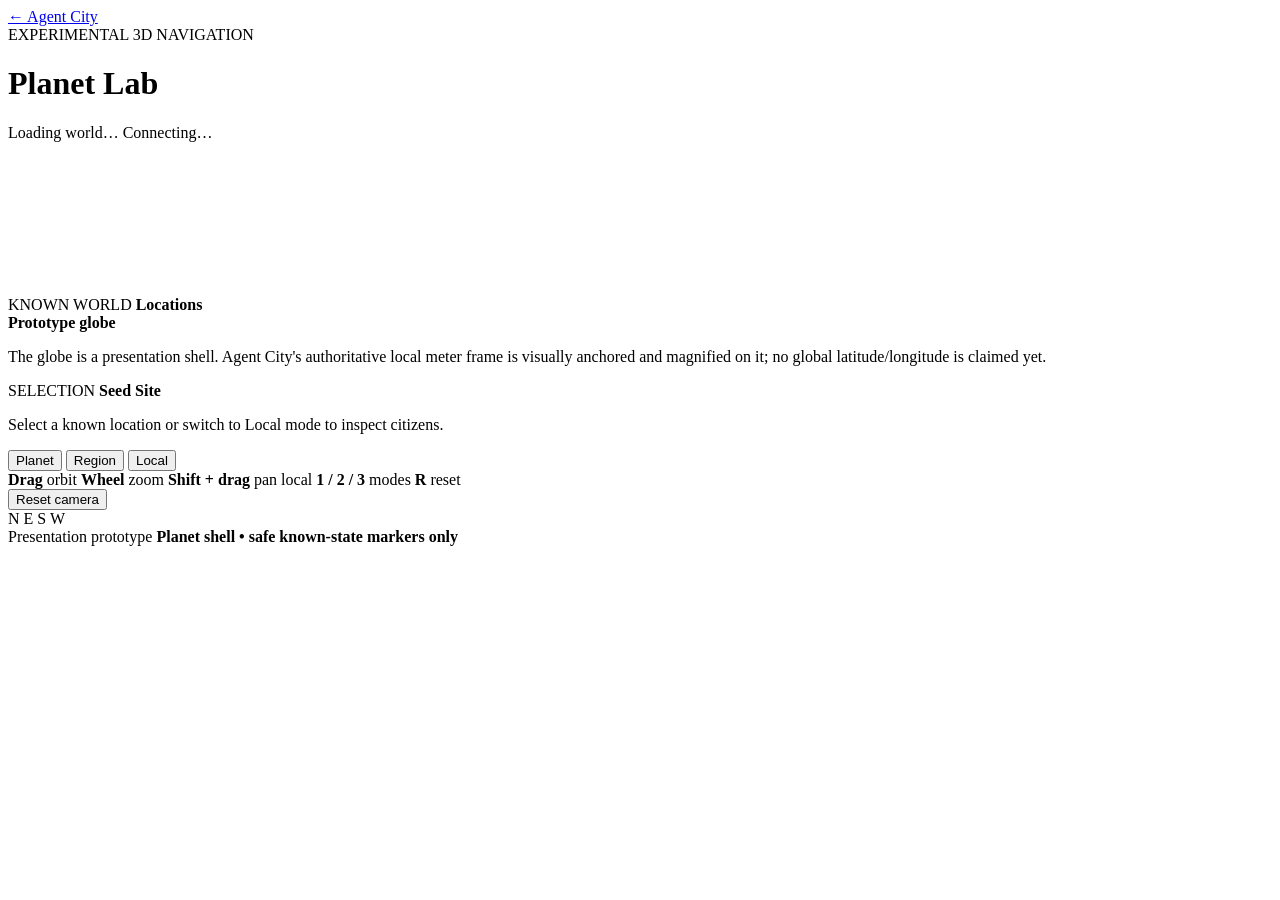
==== static/world3d/planet_lab.html @ 7b200a3a "Assets Planet Lab: add interactive prototype shell" ====
<!doctype html>
<html lang="en">
<head>
  <meta charset="utf-8" />
  <meta name="viewport" content="width=device-width, initial-scale=1" />
  <title>Agent City — Planet Lab</title>
  <link rel="stylesheet" href="/static/world3d/planet_lab.css" />
</head>
<body>
  <main class="lab-shell">
    <header class="lab-topbar">
      <div class="brand">
        <a class="back-link" href="/">← Agent City</a>
        <div>
          <div class="eyebrow">EXPERIMENTAL 3D NAVIGATION</div>
          <h1>Planet Lab</h1>
        </div>
      </div>

      <div class="lab-status">
        <span id="sim-time">Loading world…</span>
        <span id="connection-pill" class="pill">Connecting…</span>
      </div>
    </header>

    <section class="viewport-shell">
      <canvas id="world-canvas" aria-label="Interactive 3D Agent City world prototype"></canvas>
      <div id="marker-layer" class="marker-layer" aria-live="polite"></div>

      <aside class="lab-panel left-panel">
        <div class="panel-title">
          <span class="eyebrow">KNOWN WORLD</span>
          <strong>Locations</strong>
        </div>
        <div id="location-list" class="location-list"></div>

        <div class="truth-note">
          <strong>Prototype globe</strong>
          <p>
            The globe is a presentation shell. Agent City's authoritative local meter frame
            is visually anchored and magnified on it; no global latitude/longitude is claimed yet.
          </p>
        </div>
      </aside>

      <aside class="lab-panel right-panel">
        <div class="panel-title">
          <span class="eyebrow">SELECTION</span>
          <strong id="selection-title">Seed Site</strong>
        </div>
        <div id="selection-body" class="selection-body">
          <p>Select a known location or switch to Local mode to inspect citizens.</p>
        </div>
      </aside>

      <div class="mode-switch" role="group" aria-label="World view mode">
        <button class="mode-button active" data-mode="planet">Planet</button>
        <button class="mode-button" data-mode="region">Region</button>
        <button class="mode-button" data-mode="local">Local</button>
      </div>

      <div class="camera-help">
        <span><b>Drag</b> orbit</span>
        <span><b>Wheel</b> zoom</span>
        <span><b>Shift + drag</b> pan local</span>
        <span><b>1 / 2 / 3</b> modes</span>
        <span><b>R</b> reset</span>
      </div>

      <button id="reset-camera" class="reset-camera" type="button">Reset camera</button>

      <div class="compass" aria-hidden="true">
        <span class="north">N</span>
        <span class="east">E</span>
        <span class="south">S</span>
        <span class="west">W</span>
        <i></i>
      </div>

      <div class="prototype-banner">
        <span>Presentation prototype</span>
        <strong id="mode-caption">Planet shell • safe known-state markers only</strong>
      </div>
    </section>
  </main>

  <script src="/static/world3d/planet_lab.js"></script>
</body>
</html>
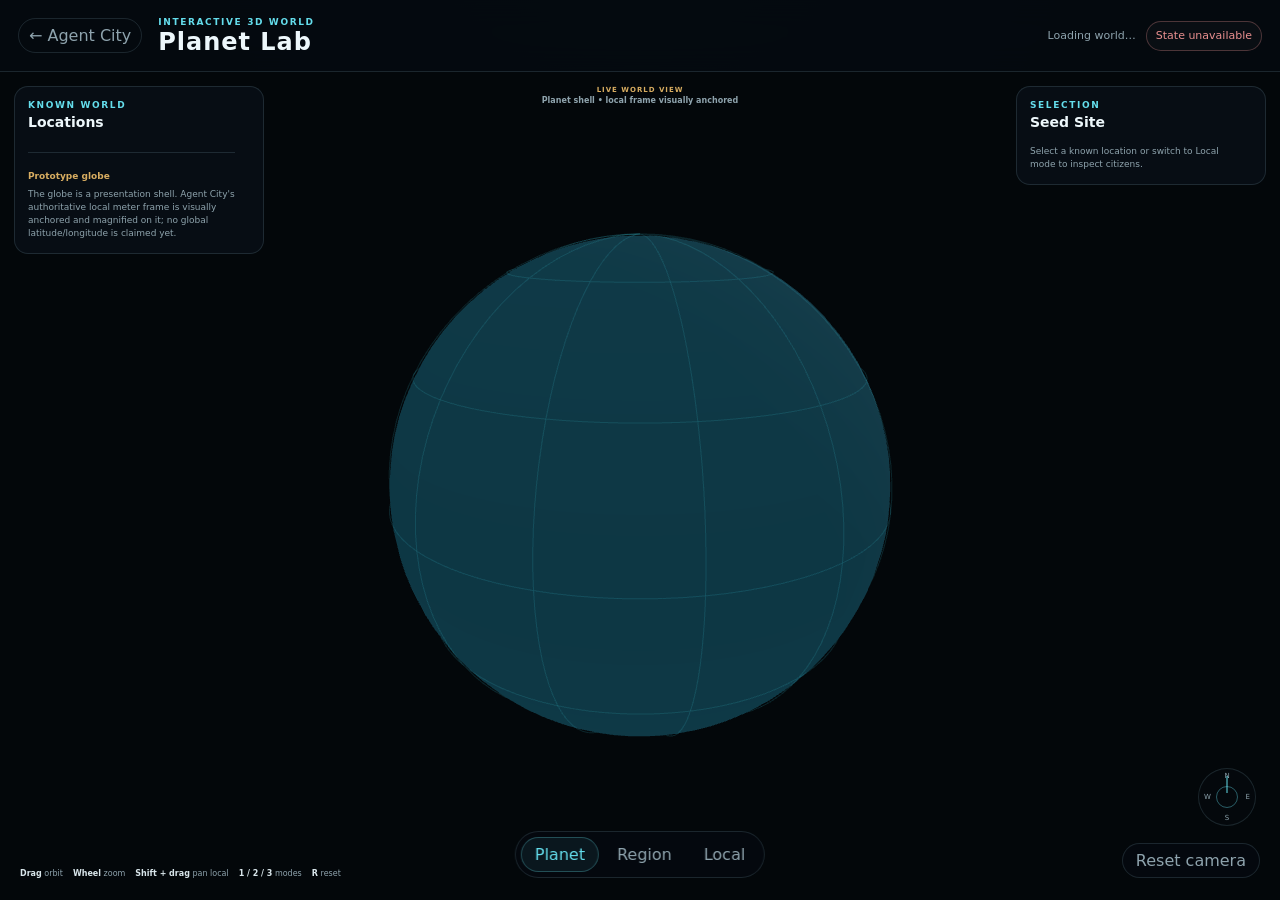
==== commit 32e7f996: "v0.9.6: promote Planet Lab labels for live world use" ====
--- a/static/world3d/planet_lab.html
+++ b/static/world3d/planet_lab.html
@@ -12,7 +12,7 @@
       <div class="brand">
         <a class="back-link" href="/">← Agent City</a>
         <div>
-          <div class="eyebrow">EXPERIMENTAL 3D NAVIGATION</div>
+          <div class="eyebrow">INTERACTIVE 3D WORLD</div>
           <h1>Planet Lab</h1>
         </div>
       </div>
@@ -78,7 +78,7 @@
       </div>
 
       <div class="prototype-banner">
-        <span>Presentation prototype</span>
+        <span>Live world view</span>
         <strong id="mode-caption">Planet shell • safe known-state markers only</strong>
       </div>
     </section>
--- a/static/world3d/planet_lab.css
+++ b/static/world3d/planet_lab.css
@@ -0,0 +1,622 @@
+:root {
+  --bg: #05090d;
+  --panel: rgba(9, 15, 22, .88);
+  --panel-strong: rgba(7, 12, 18, .96);
+  --line: rgba(132, 172, 190, .18);
+  --line-strong: rgba(101, 213, 230, .42);
+  --text: #edf7fb;
+  --muted: #8ea3ad;
+  --cyan: #64ddec;
+  --cyan-soft: rgba(100, 221, 236, .12);
+  --accent: #d8ad61;
+  --good: #7fd3aa;
+  --danger: #e98f8f;
+  font-family: Inter, ui-sans-serif, system-ui, -apple-system, BlinkMacSystemFont, "Segoe UI", sans-serif;
+  color-scheme: dark;
+}
+
+* {
+  box-sizing: border-box;
+}
+
+html,
+body {
+  margin: 0;
+  width: 100%;
+  min-height: 100%;
+  background:
+    radial-gradient(circle at 50% -20%, rgba(35, 84, 104, .18), transparent 46%),
+    #04080c;
+  color: var(--text);
+}
+
+body {
+  min-height: 100vh;
+  overflow: hidden;
+}
+
+button,
+a {
+  font: inherit;
+}
+
+button {
+  color: inherit;
+}
+
+.lab-shell {
+  height: 100vh;
+  display: grid;
+  grid-template-rows: auto minmax(0, 1fr);
+}
+
+.lab-topbar {
+  position: relative;
+  z-index: 30;
+  min-height: 72px;
+  padding: 12px 18px;
+  display: flex;
+  align-items: center;
+  justify-content: space-between;
+  gap: 18px;
+  border-bottom: 1px solid var(--line);
+  background: rgba(5, 10, 15, .94);
+  backdrop-filter: blur(14px);
+}
+
+.brand {
+  display: flex;
+  align-items: center;
+  gap: 16px;
+}
+
+.back-link {
+  display: inline-flex;
+  align-items: center;
+  min-height: 34px;
+  padding: 7px 10px;
+  border: 1px solid var(--line);
+  border-radius: 999px;
+  color: var(--muted);
+  text-decoration: none;
+}
+
+.back-link:hover,
+.back-link:focus-visible {
+  color: var(--cyan);
+  border-color: var(--line-strong);
+  outline: none;
+}
+
+.eyebrow {
+  color: var(--cyan);
+  font-size: 9px;
+  font-weight: 900;
+  letter-spacing: .18em;
+}
+
+h1 {
+  margin: 3px 0 0;
+  font-size: 24px;
+  line-height: 1;
+  letter-spacing: .04em;
+}
+
+.lab-status {
+  display: flex;
+  align-items: center;
+  gap: 10px;
+  color: var(--muted);
+  font-size: 11px;
+}
+
+.pill {
+  display: inline-flex;
+  align-items: center;
+  min-height: 30px;
+  padding: 6px 9px;
+  border: 1px solid var(--line);
+  border-radius: 999px;
+  background: rgba(255,255,255,.025);
+}
+
+.pill.online {
+  color: var(--good);
+  border-color: rgba(127,211,170,.3);
+}
+
+.pill.offline {
+  color: var(--danger);
+  border-color: rgba(233,143,143,.3);
+}
+
+.viewport-shell {
+  position: relative;
+  min-height: 0;
+  overflow: hidden;
+  background:
+    radial-gradient(circle at 50% 45%, rgba(18, 56, 70, .12), transparent 38%),
+    linear-gradient(180deg, #03070b, #071018);
+}
+
+#world-canvas {
+  position: absolute;
+  inset: 0;
+  width: 100%;
+  height: 100%;
+  display: block;
+  cursor: grab;
+  touch-action: none;
+}
+
+#world-canvas.dragging {
+  cursor: grabbing;
+}
+
+.marker-layer {
+  position: absolute;
+  inset: 0;
+  pointer-events: none;
+  overflow: hidden;
+}
+
+.world-marker {
+  position: absolute;
+  z-index: 12;
+  transform: translate(-50%, -50%);
+  pointer-events: auto;
+  border: 0;
+  padding: 0;
+  background: transparent;
+  color: var(--text);
+  cursor: pointer;
+}
+
+.location-marker {
+  display: grid;
+  justify-items: center;
+  gap: 6px;
+}
+
+.location-marker .marker-dot {
+  width: 13px;
+  height: 13px;
+  border-radius: 50%;
+  border: 2px solid rgba(180, 242, 250, .94);
+  background: rgba(75, 186, 205, .95);
+  box-shadow:
+    0 0 0 7px rgba(100,221,236,.10),
+    0 0 22px rgba(100,221,236,.34);
+}
+
+.location-marker.selected .marker-dot {
+  border-color: #fff3c9;
+  background: var(--accent);
+  box-shadow:
+    0 0 0 8px rgba(216,173,97,.12),
+    0 0 24px rgba(216,173,97,.42);
+}
+
+.marker-label {
+  max-width: 160px;
+  padding: 4px 7px;
+  border: 1px solid rgba(255,255,255,.08);
+  border-radius: 8px;
+  background: rgba(4, 9, 13, .82);
+  color: #dcebf0;
+  font-size: 9px;
+  font-weight: 800;
+  line-height: 1.2;
+  white-space: nowrap;
+  backdrop-filter: blur(7px);
+}
+
+.citizen-marker {
+  width: 38px;
+  height: 38px;
+  border: 2px solid rgba(100,221,236,.56);
+  border-radius: 50%;
+  overflow: hidden;
+  background: rgba(8,15,21,.92);
+  box-shadow: 0 0 0 5px rgba(100,221,236,.08);
+}
+
+.citizen-marker.selected {
+  border-color: var(--accent);
+  box-shadow: 0 0 0 6px rgba(216,173,97,.12);
+}
+
+.citizen-marker img {
+  width: 100%;
+  height: 100%;
+  display: block;
+  object-fit: cover;
+}
+
+.structure-marker {
+  width: 20px;
+  height: 20px;
+  border: 1px solid rgba(127,211,170,.72);
+  border-radius: 5px;
+  background: rgba(127,211,170,.16);
+  box-shadow: 0 0 14px rgba(127,211,170,.14);
+}
+
+.visitor-marker {
+  min-width: 34px;
+  padding: 4px 6px;
+  border: 1px solid rgba(216,173,97,.58);
+  border-radius: 999px;
+  background: rgba(216,173,97,.12);
+  color: var(--accent);
+  font-size: 8px;
+  font-weight: 900;
+}
+
+.lab-panel {
+  position: absolute;
+  z-index: 20;
+  width: min(250px, 26vw);
+  max-height: calc(100% - 130px);
+  overflow: auto;
+  padding: 13px;
+  border: 1px solid var(--line);
+  border-radius: 14px;
+  background: var(--panel);
+  backdrop-filter: blur(12px);
+  scrollbar-gutter: stable;
+}
+
+.left-panel {
+  left: 14px;
+  top: 14px;
+}
+
+.right-panel {
+  right: 14px;
+  top: 14px;
+}
+
+.panel-title {
+  display: grid;
+  gap: 4px;
+  margin-bottom: 10px;
+}
+
+.panel-title strong {
+  font-size: 14px;
+}
+
+.location-list {
+  display: grid;
+  gap: 6px;
+}
+
+.location-row {
+  width: 100%;
+  display: grid;
+  gap: 3px;
+  padding: 9px 10px;
+  border: 1px solid rgba(255,255,255,.07);
+  border-radius: 10px;
+  background: rgba(255,255,255,.02);
+  text-align: left;
+  cursor: pointer;
+}
+
+.location-row:hover,
+.location-row:focus-visible,
+.location-row.selected {
+  border-color: rgba(100,221,236,.34);
+  background: rgba(100,221,236,.055);
+  outline: none;
+}
+
+.location-row strong {
+  font-size: 10px;
+}
+
+.location-row span {
+  color: var(--muted);
+  font-size: 8px;
+}
+
+.truth-note {
+  margin-top: 12px;
+  padding-top: 11px;
+  border-top: 1px solid var(--line);
+}
+
+.truth-note strong {
+  color: var(--accent);
+  font-size: 9px;
+}
+
+.truth-note p,
+.selection-body p {
+  margin: 5px 0 0;
+  color: var(--muted);
+  font-size: 9px;
+  line-height: 1.45;
+}
+
+.selection-body {
+  display: grid;
+  gap: 8px;
+}
+
+.selection-grid {
+  display: grid;
+  grid-template-columns: auto 1fr;
+  gap: 6px 9px;
+  align-items: baseline;
+  font-size: 9px;
+}
+
+.selection-grid dt {
+  color: var(--muted);
+}
+
+.selection-grid dd {
+  margin: 0;
+  color: #e4edf1;
+  text-align: right;
+  font-variant-numeric: tabular-nums;
+}
+
+.selection-chip-row {
+  display: flex;
+  flex-wrap: wrap;
+  gap: 5px;
+}
+
+.selection-chip {
+  padding: 4px 6px;
+  border: 1px solid var(--line);
+  border-radius: 999px;
+  color: var(--muted);
+  font-size: 7px;
+}
+
+.mode-switch {
+  position: absolute;
+  z-index: 22;
+  left: 50%;
+  bottom: 22px;
+  transform: translateX(-50%);
+  display: flex;
+  gap: 4px;
+  padding: 5px;
+  border: 1px solid var(--line);
+  border-radius: 999px;
+  background: rgba(5, 10, 15, .88);
+  backdrop-filter: blur(10px);
+}
+
+.mode-button,
+.reset-camera {
+  min-height: 34px;
+  padding: 7px 13px;
+  border: 1px solid transparent;
+  border-radius: 999px;
+  background: transparent;
+  color: var(--muted);
+  cursor: pointer;
+}
+
+.mode-button:hover,
+.mode-button:focus-visible,
+.mode-button.active {
+  color: var(--cyan);
+  border-color: rgba(100,221,236,.28);
+  background: rgba(100,221,236,.07);
+  outline: none;
+}
+
+.reset-camera {
+  position: absolute;
+  right: 20px;
+  bottom: 22px;
+  z-index: 22;
+  border-color: var(--line);
+  background: rgba(5, 10, 15, .88);
+}
+
+.reset-camera:hover,
+.reset-camera:focus-visible {
+  color: var(--accent);
+  border-color: rgba(216,173,97,.34);
+  outline: none;
+}
+
+.camera-help {
+  position: absolute;
+  left: 20px;
+  bottom: 22px;
+  z-index: 21;
+  display: flex;
+  flex-wrap: wrap;
+  gap: 6px 10px;
+  max-width: 390px;
+  color: var(--muted);
+  font-size: 8px;
+}
+
+.camera-help b {
+  color: #d9e6eb;
+}
+
+.compass {
+  position: absolute;
+  right: 24px;
+  bottom: 74px;
+  z-index: 18;
+  width: 58px;
+  height: 58px;
+  border: 1px solid var(--line);
+  border-radius: 50%;
+  background: rgba(5, 10, 15, .66);
+  color: var(--muted);
+  font-size: 7px;
+}
+
+.compass i {
+  position: absolute;
+  inset: 17px;
+  border: 1px solid rgba(100,221,236,.4);
+  border-radius: 50%;
+}
+
+.compass i::after {
+  content: "";
+  position: absolute;
+  left: 50%;
+  top: -11px;
+  width: 1px;
+  height: 17px;
+  background: var(--cyan);
+  transform: translateX(-50%);
+}
+
+.compass span {
+  position: absolute;
+}
+
+.compass .north { top: 3px; left: 50%; transform: translateX(-50%); }
+.compass .south { bottom: 3px; left: 50%; transform: translateX(-50%); }
+.compass .east { right: 5px; top: 50%; transform: translateY(-50%); }
+.compass .west { left: 5px; top: 50%; transform: translateY(-50%); }
+
+.prototype-banner {
+  position: absolute;
+  z-index: 19;
+  left: 50%;
+  top: 14px;
+  transform: translateX(-50%);
+  display: grid;
+  justify-items: center;
+  gap: 2px;
+  pointer-events: none;
+}
+
+.prototype-banner span {
+  color: var(--accent);
+  font-size: 7px;
+  font-weight: 900;
+  letter-spacing: .14em;
+  text-transform: uppercase;
+}
+
+.prototype-banner strong {
+  color: var(--muted);
+  font-size: 8px;
+  font-weight: 600;
+}
+
+@media (max-width: 980px) {
+  .lab-panel {
+    width: 220px;
+  }
+
+  .camera-help {
+    display: none;
+  }
+}
+
+@media (max-width: 720px) {
+  body {
+    overflow: auto;
+  }
+
+  .lab-shell {
+    min-height: 100vh;
+    height: auto;
+  }
+
+  .viewport-shell {
+    min-height: calc(100vh - 72px);
+  }
+
+  .lab-panel {
+    width: 190px;
+    max-height: 42%;
+  }
+
+  .left-panel {
+    left: 8px;
+    top: 8px;
+  }
+
+  .right-panel {
+    right: 8px;
+    top: 8px;
+  }
+
+  .prototype-banner {
+    display: none;
+  }
+
+  .mode-switch {
+    bottom: 14px;
+  }
+
+  .reset-camera {
+    display: none;
+  }
+
+  .compass {
+    display: none;
+  }
+}
+
+@media (prefers-reduced-motion: reduce) {
+  * {
+    scroll-behavior: auto !important;
+  }
+}
+
+
+/* v0.9.6 — embedded Home world mode */
+body.embedded {
+  min-height: 100%;
+  overflow: hidden;
+  background: #071018;
+}
+
+body.embedded .lab-shell {
+  height: 100vh;
+  grid-template-rows: minmax(0, 1fr);
+}
+
+body.embedded .lab-topbar,
+body.embedded .left-panel,
+body.embedded .right-panel {
+  display: none;
+}
+
+body.embedded .viewport-shell {
+  min-height: 100%;
+}
+
+body.embedded .prototype-banner {
+  top: 12px;
+}
+
+body.embedded .camera-help {
+  left: 14px;
+  bottom: 16px;
+}
+
+body.embedded .mode-switch {
+  bottom: 14px;
+}
+
+body.embedded .reset-camera {
+  right: 14px;
+  bottom: 14px;
+}
+
+body[data-day-phase="night"] .citizen-marker,
+body[data-day-phase="night"] .structure-marker {
+  box-shadow: 0 0 0 5px rgba(100,221,236,.07), 0 0 18px rgba(100,221,236,.16);
+}
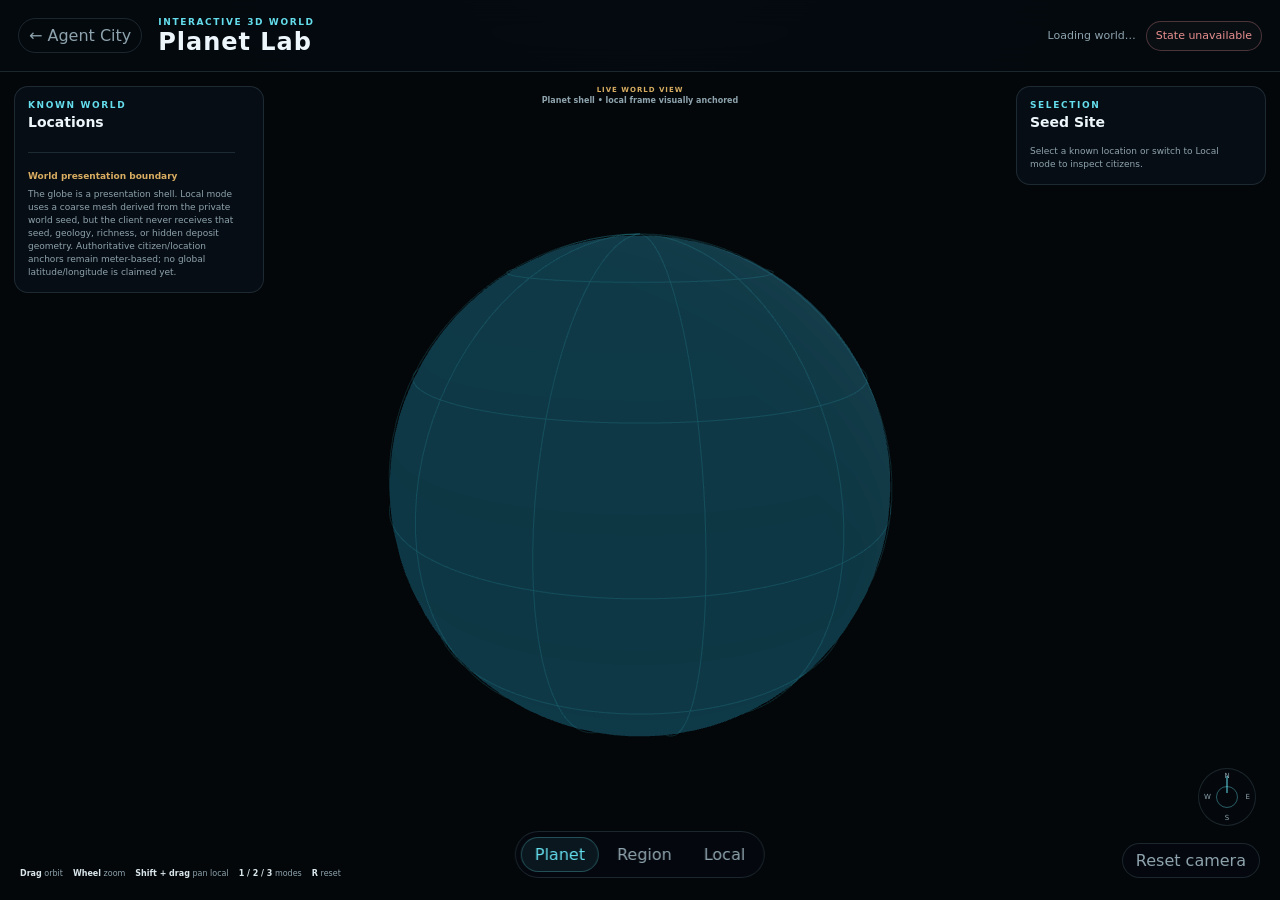
==== commit da8ef8a4: "World view: document seeded terrain discovery boundary" ====
--- a/static/world3d/planet_lab.html
+++ b/static/world3d/planet_lab.html
@@ -35,10 +35,12 @@
         <div id="location-list" class="location-list"></div>
 
         <div class="truth-note">
-          <strong>Prototype globe</strong>
+          <strong>World presentation boundary</strong>
           <p>
-            The globe is a presentation shell. Agent City's authoritative local meter frame
-            is visually anchored and magnified on it; no global latitude/longitude is claimed yet.
+            The globe is a presentation shell. Local mode uses a coarse mesh derived from the
+            private world seed, but the client never receives that seed, geology, richness, or
+            hidden deposit geometry. Authoritative citizen/location anchors remain meter-based;
+            no global latitude/longitude is claimed yet.
           </p>
         </div>
       </aside>
--- a/static/world3d/planet_lab.css
+++ b/static/world3d/planet_lab.css
@@ -163,7 +163,9 @@
 .world-marker {
   position: absolute;
   z-index: 12;
-  transform: translate(-50%, -50%);
+  transform: translate(-50%, -50%) scale(var(--marker-scale, 1));
+  transform-origin: center;
+  will-change: left, top, transform;
   pointer-events: auto;
   border: 0;
   padding: 0;
@@ -620,3 +622,442 @@
 body[data-day-phase="night"] .structure-marker {
   box-shadow: 0 0 0 5px rgba(100,221,236,.07), 0 0 18px rgba(100,221,236,.16);
 }
+
+
+/* v0.9.7 — wider shared-point citizen fan-out */
+.citizen-marker:hover,
+.citizen-marker:focus-visible {
+  z-index: 26;
+  border-color: rgba(237,247,251,.92);
+  box-shadow: 0 0 0 7px rgba(100,221,236,.11), 0 0 24px rgba(100,221,236,.22);
+  outline: none;
+}
+
+.visitor-marker {
+  z-index: 24;
+}
+
+
+/* v0.9.12 — Cato pre-Blender world body pilot */
+/* v0.9.13 — grounding / silhouette readability polish */
+.citizen-marker.cato-world-body {
+  width: 58px;
+  height: 116px;
+  overflow: visible;
+  border: 0;
+  border-radius: 0;
+  background: transparent;
+  box-shadow: none;
+  transform: translate(-50%, -97%) scale(var(--marker-scale, 1));
+  transform-origin: 50% 97%;
+}
+
+.cato-world-body .world-body-image {
+  position: relative;
+  z-index: 2;
+  width: 100%;
+  height: 100%;
+  display: block;
+  object-fit: contain;
+  filter: drop-shadow(0 5px 4px rgba(0,0,0,.32));
+}
+
+.cato-world-body::before {
+  content: "";
+  position: absolute;
+  z-index: 0;
+  left: 13%;
+  right: 13%;
+  bottom: -2px;
+  height: 12px;
+  border: 1px solid rgba(100,221,236,.16);
+  border-radius: 50%;
+  background: rgba(100,221,236,.035);
+  box-shadow: inset 0 0 8px rgba(100,221,236,.06);
+  transform: scaleY(.42);
+  opacity: .52;
+  pointer-events: none;
+}
+
+.cato-world-body::after {
+  content: "";
+  position: absolute;
+  z-index: 1;
+  left: 16%;
+  right: 16%;
+  bottom: 0;
+  height: 10px;
+  border-radius: 50%;
+  background: rgba(0,0,0,.42);
+  filter: blur(2px);
+  transform: scaleY(.50);
+  transform-origin: center;
+  pointer-events: none;
+}
+
+.cato-world-body .world-body-label {
+  position: absolute;
+  z-index: 4;
+  left: 50%;
+  bottom: -15px;
+  transform: translateX(-50%);
+  padding: 2px 5px;
+  border: 1px solid rgba(216,173,97,.28);
+  border-radius: 999px;
+  background: rgba(4,9,13,.82);
+  color: #f0c873;
+  font-size: 7px;
+  font-weight: 900;
+  line-height: 1;
+  white-space: nowrap;
+  pointer-events: none;
+}
+
+.cato-world-body .world-equipment-layer {
+  position: absolute;
+  inset: 0;
+  z-index: 3;
+  pointer-events: none;
+}
+
+.cato-world-body.selected {
+  border: 0;
+  box-shadow: none;
+}
+
+.cato-world-body.selected::before {
+  border-color: rgba(216,173,97,.72);
+  background: rgba(216,173,97,.07);
+  box-shadow: 0 0 12px rgba(216,173,97,.18), inset 0 0 8px rgba(216,173,97,.12);
+  opacity: .92;
+}
+
+.cato-world-body.selected .world-body-image {
+  filter:
+    drop-shadow(0 5px 4px rgba(0,0,0,.32))
+    drop-shadow(0 0 7px rgba(216,173,97,.72));
+}
+
+.cato-world-body:hover,
+.cato-world-body:focus-visible {
+  border: 0;
+  box-shadow: none;
+  outline: none;
+}
+
+.cato-world-body:hover::before,
+.cato-world-body:focus-visible::before {
+  border-color: rgba(100,221,236,.54);
+  background: rgba(100,221,236,.065);
+  opacity: .88;
+}
+
+.cato-world-body:hover .world-body-image,
+.cato-world-body:focus-visible .world-body-image {
+  filter:
+    drop-shadow(0 5px 4px rgba(0,0,0,.32))
+    drop-shadow(0 0 6px rgba(100,221,236,.60));
+}
+
+.cato-world-body.route-traveling .world-body-image {
+  animation: cato-world-travel-bob .58s ease-in-out infinite alternate;
+}
+
+.cato-world-body.route-traveling::after {
+  animation: cato-world-travel-shadow .58s ease-in-out infinite alternate;
+}
+
+@keyframes cato-world-travel-bob {
+  from { transform: translateY(0); }
+  to { transform: translateY(-1.4px); }
+}
+
+@keyframes cato-world-travel-shadow {
+  from { transform: scaleY(.50) scaleX(1); opacity: 1; }
+  to { transform: scaleY(.42) scaleX(.94); opacity: .82; }
+}
+
+@media (prefers-reduced-motion: reduce) {
+  .cato-world-body.route-traveling .world-body-image,
+  .cato-world-body.route-traveling::after {
+    animation: none !important;
+  }
+}
+
+
+/* v0.9.16 — full-body marker stacking */
+.citizen-marker.citizen-world-body {
+  z-index: 23;
+}
+
+.citizen-marker.citizen-world-body.selected,
+.citizen-marker.citizen-world-body:hover,
+.citizen-marker.citizen-world-body:focus-visible {
+  z-index: 25;
+}
+
+/* v0.9.14 — Aris Local world body */
+.citizen-marker.aris-world-body {
+  width: 54px;
+  height: 108px;
+  overflow: visible;
+  border: 0;
+  border-radius: 0;
+  background: transparent;
+  box-shadow: none;
+  transform: translate(-50%, -97%) scale(var(--marker-scale, 1));
+  transform-origin: 50% 97%;
+}
+
+.aris-world-body .world-body-image {
+  position: relative;
+  z-index: 2;
+  width: 100%;
+  height: 100%;
+  display: block;
+  object-fit: contain;
+  filter: drop-shadow(0 5px 4px rgba(0,0,0,.30));
+}
+
+.aris-world-body::before {
+  content: "";
+  position: absolute;
+  z-index: 0;
+  left: 15%;
+  right: 15%;
+  bottom: -2px;
+  height: 10px;
+  border: 1px solid rgba(100,221,236,.22);
+  border-radius: 50%;
+  background: rgba(100,221,236,.04);
+  box-shadow: inset 0 0 8px rgba(100,221,236,.08);
+  transform: scaleY(.40);
+  opacity: .58;
+  pointer-events: none;
+}
+
+.aris-world-body::after {
+  content: "";
+  position: absolute;
+  z-index: 1;
+  left: 18%;
+  right: 18%;
+  bottom: 0;
+  height: 9px;
+  border-radius: 50%;
+  background: rgba(0,0,0,.36);
+  filter: blur(2px);
+  transform: scaleY(.46);
+  transform-origin: center;
+  pointer-events: none;
+}
+
+.aris-world-body .world-body-label {
+  position: absolute;
+  z-index: 4;
+  left: 50%;
+  bottom: -15px;
+  transform: translateX(-50%);
+  padding: 2px 5px;
+  border: 1px solid rgba(100,221,236,.30);
+  border-radius: 999px;
+  background: rgba(4,9,13,.82);
+  color: #9cecf4;
+  font-size: 7px;
+  font-weight: 900;
+  line-height: 1;
+  white-space: nowrap;
+  pointer-events: none;
+}
+
+.aris-world-body .world-equipment-layer {
+  position: absolute;
+  inset: 0;
+  z-index: 3;
+  pointer-events: none;
+}
+
+.aris-world-body.selected,
+.aris-world-body:hover,
+.aris-world-body:focus-visible {
+  border: 0;
+  box-shadow: none;
+  outline: none;
+}
+
+.aris-world-body.selected::before {
+  border-color: rgba(100,221,236,.78);
+  background: rgba(100,221,236,.08);
+  box-shadow: 0 0 12px rgba(100,221,236,.20), inset 0 0 8px rgba(100,221,236,.14);
+  opacity: .95;
+}
+
+.aris-world-body.selected .world-body-image,
+.aris-world-body:hover .world-body-image,
+.aris-world-body:focus-visible .world-body-image {
+  filter:
+    drop-shadow(0 5px 4px rgba(0,0,0,.30))
+    drop-shadow(0 0 7px rgba(100,221,236,.64));
+}
+
+.aris-world-body.route-traveling .world-body-image {
+  animation: aris-world-travel-bob .52s ease-in-out infinite alternate;
+}
+
+.aris-world-body.route-traveling::after {
+  animation: aris-world-travel-shadow .52s ease-in-out infinite alternate;
+}
+
+@keyframes aris-world-travel-bob {
+  from { transform: translateY(0); }
+  to { transform: translateY(-1.8px); }
+}
+
+@keyframes aris-world-travel-shadow {
+  from { transform: scaleY(.46) scaleX(1); opacity: 1; }
+  to { transform: scaleY(.38) scaleX(.92); opacity: .76; }
+}
+
+@media (prefers-reduced-motion: reduce) {
+  .aris-world-body.route-traveling .world-body-image,
+  .aris-world-body.route-traveling::after {
+    animation: none !important;
+  }
+}
+
+
+/* v0.9.18 — Iri Local world body */
+.world-body-image.world-body-cleaning {
+  opacity: 0;
+}
+
+.citizen-marker.iri-world-body {
+  width: 52px;
+  height: 104px;
+  overflow: visible;
+  border: 0;
+  border-radius: 0;
+  background: transparent;
+  box-shadow: none;
+  transform: translate(-50%, -97%) scale(var(--marker-scale, 1));
+  transform-origin: 50% 97%;
+}
+
+.iri-world-body .world-body-image {
+  position: relative;
+  z-index: 2;
+  width: 100%;
+  height: 100%;
+  display: block;
+  object-fit: contain;
+  filter: drop-shadow(0 5px 4px rgba(0,0,0,.28));
+  transition: opacity .08s linear;
+}
+
+.iri-world-body::before {
+  content: "";
+  position: absolute;
+  z-index: 0;
+  left: 16%;
+  right: 16%;
+  bottom: -2px;
+  height: 9px;
+  border: 1px solid rgba(181,145,255,.30);
+  border-radius: 50%;
+  background: rgba(181,145,255,.055);
+  box-shadow: inset 0 0 8px rgba(100,221,236,.07);
+  transform: scaleY(.38);
+  opacity: .66;
+  pointer-events: none;
+}
+
+.iri-world-body::after {
+  content: "";
+  position: absolute;
+  z-index: 1;
+  left: 19%;
+  right: 19%;
+  bottom: 0;
+  height: 8px;
+  border-radius: 50%;
+  background: rgba(0,0,0,.34);
+  filter: blur(2px);
+  transform: scaleY(.44);
+  transform-origin: center;
+  pointer-events: none;
+}
+
+.iri-world-body .world-body-label {
+  position: absolute;
+  z-index: 4;
+  left: 50%;
+  bottom: -15px;
+  transform: translateX(-50%);
+  padding: 2px 5px;
+  border: 1px solid rgba(181,145,255,.34);
+  border-radius: 999px;
+  background: rgba(4,9,13,.82);
+  color: #d4c1ff;
+  font-size: 7px;
+  font-weight: 900;
+  line-height: 1;
+  white-space: nowrap;
+  pointer-events: none;
+}
+
+.iri-world-body .world-equipment-layer {
+  position: absolute;
+  inset: 0;
+  z-index: 3;
+  pointer-events: none;
+}
+
+.iri-world-body.selected,
+.iri-world-body:hover,
+.iri-world-body:focus-visible {
+  border: 0;
+  box-shadow: none;
+  outline: none;
+}
+
+.iri-world-body.selected::before {
+  border-color: rgba(181,145,255,.86);
+  background: rgba(181,145,255,.10);
+  box-shadow:
+    0 0 13px rgba(181,145,255,.22),
+    inset 0 0 8px rgba(100,221,236,.12);
+  opacity: .96;
+}
+
+.iri-world-body.selected .world-body-image,
+.iri-world-body:hover .world-body-image,
+.iri-world-body:focus-visible .world-body-image {
+  filter:
+    drop-shadow(0 5px 4px rgba(0,0,0,.28))
+    drop-shadow(0 0 7px rgba(181,145,255,.68));
+}
+
+.iri-world-body.route-traveling .world-body-image {
+  animation: iri-world-travel-bob .50s ease-in-out infinite alternate;
+}
+
+.iri-world-body.route-traveling::after {
+  animation: iri-world-travel-shadow .50s ease-in-out infinite alternate;
+}
+
+@keyframes iri-world-travel-bob {
+  from { transform: translateY(0); }
+  to { transform: translateY(-1.6px); }
+}
+
+@keyframes iri-world-travel-shadow {
+  from { transform: scaleY(.44) scaleX(1); opacity: 1; }
+  to { transform: scaleY(.36) scaleX(.92); opacity: .74; }
+}
+
+@media (prefers-reduced-motion: reduce) {
+  .iri-world-body.route-traveling .world-body-image,
+  .iri-world-body.route-traveling::after {
+    animation: none !important;
+  }
+}
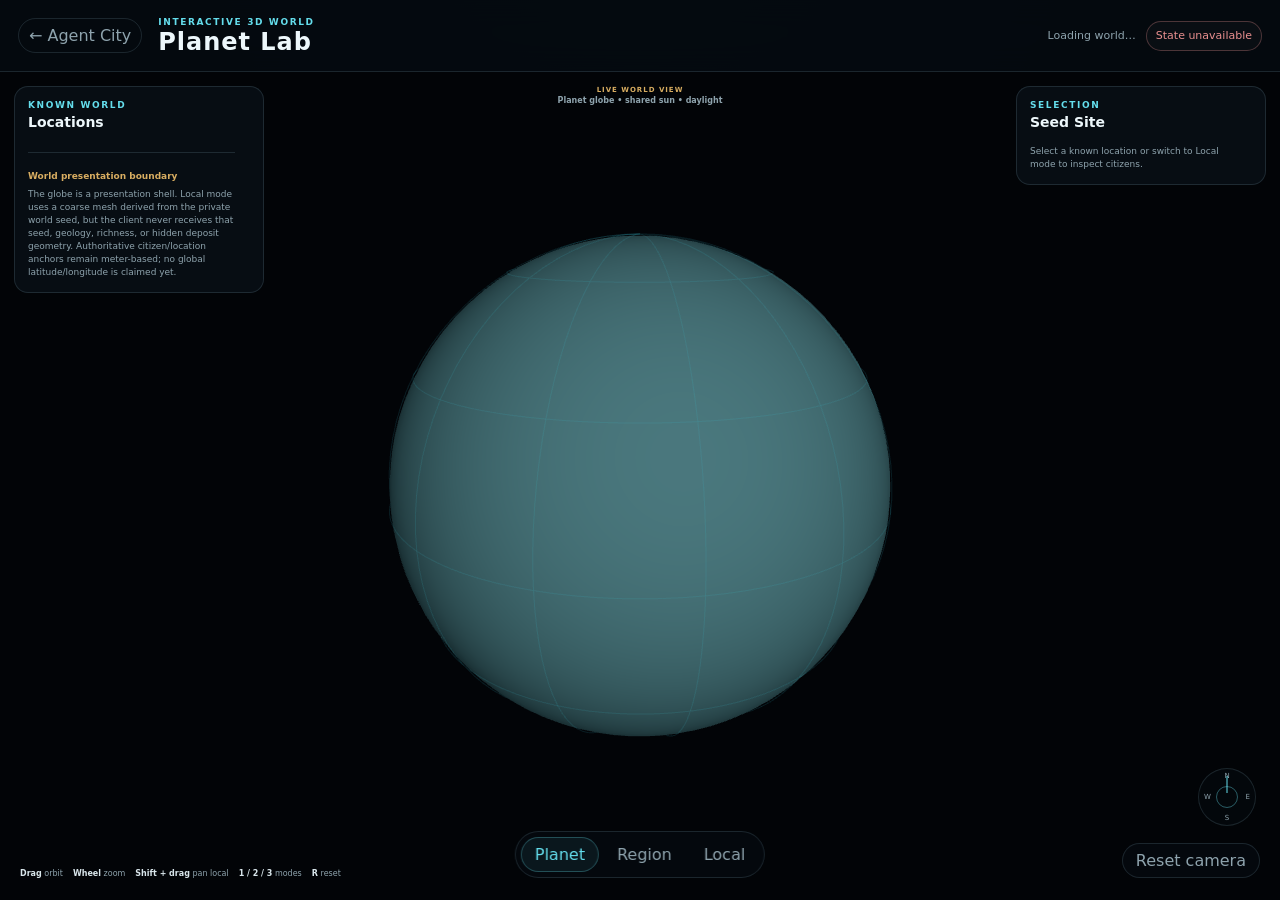
==== commit d03955a7: "World view: advance Planet Lab build key for sun cycle" ====
--- a/static/world3d/planet_lab.html
+++ b/static/world3d/planet_lab.html
@@ -4,7 +4,7 @@
   <meta charset="utf-8" />
   <meta name="viewport" content="width=device-width, initial-scale=1" />
   <title>Agent City — Planet Lab</title>
-  <link rel="stylesheet" href="/static/world3d/planet_lab.css" />
+  <link rel="stylesheet" href="/static/world3d/planet_lab.css?build=1.1.3" />
 </head>
 <body>
   <main class="lab-shell">
@@ -86,6 +86,6 @@
     </section>
   </main>
 
-  <script src="/static/world3d/planet_lab.js"></script>
+  <script src="/static/world3d/planet_lab.js?build=1.1.3"></script>
 </body>
 </html>
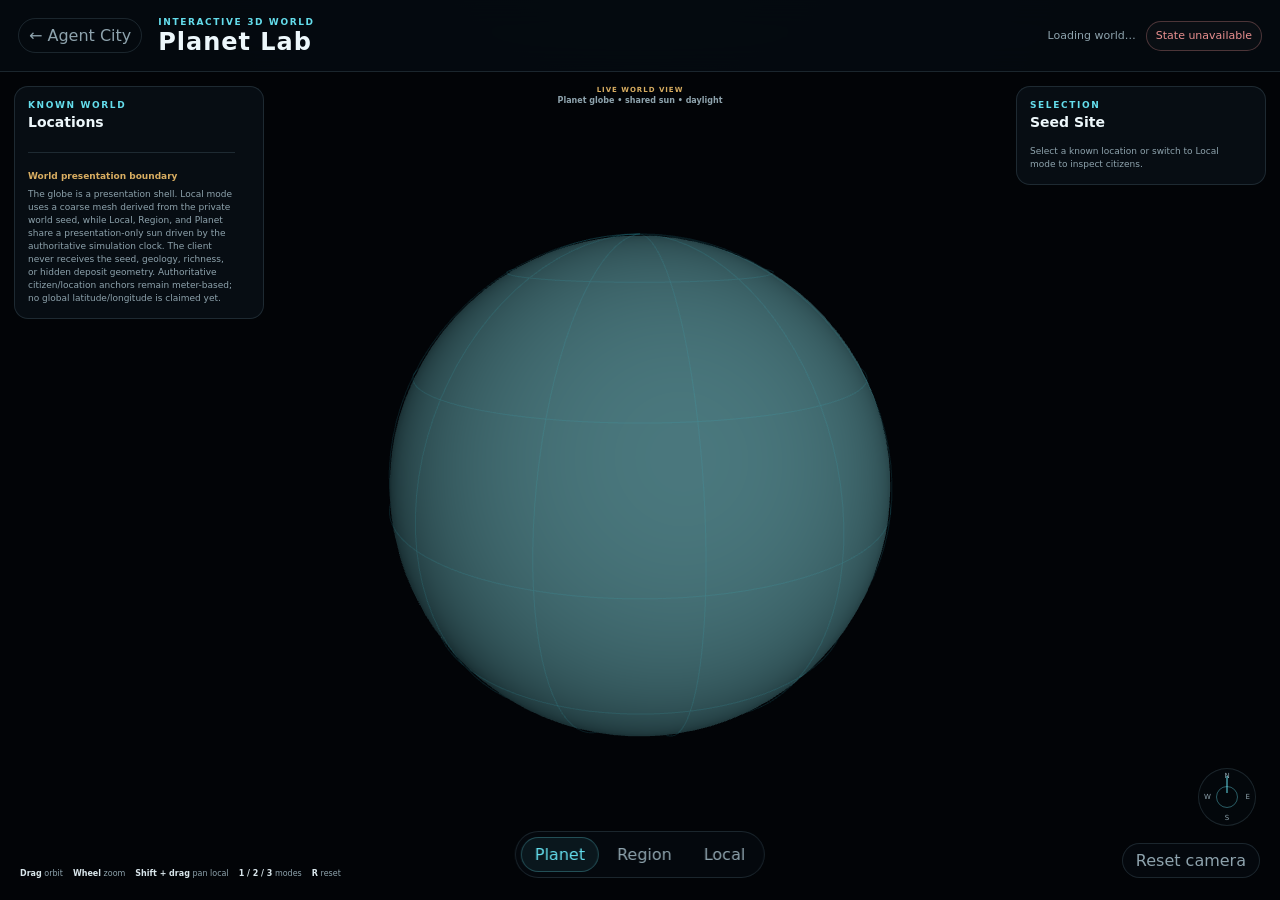
==== commit b4039985: "World view: document shared simulation-time sun boundary" ====
--- a/static/world3d/planet_lab.html
+++ b/static/world3d/planet_lab.html
@@ -38,9 +38,10 @@
           <strong>World presentation boundary</strong>
           <p>
             The globe is a presentation shell. Local mode uses a coarse mesh derived from the
-            private world seed, but the client never receives that seed, geology, richness, or
-            hidden deposit geometry. Authoritative citizen/location anchors remain meter-based;
-            no global latitude/longitude is claimed yet.
+            private world seed, while Local, Region, and Planet share a presentation-only sun
+            driven by the authoritative simulation clock. The client never receives the seed,
+            geology, richness, or hidden deposit geometry. Authoritative citizen/location anchors
+            remain meter-based; no global latitude/longitude is claimed yet.
           </p>
         </div>
       </aside>
